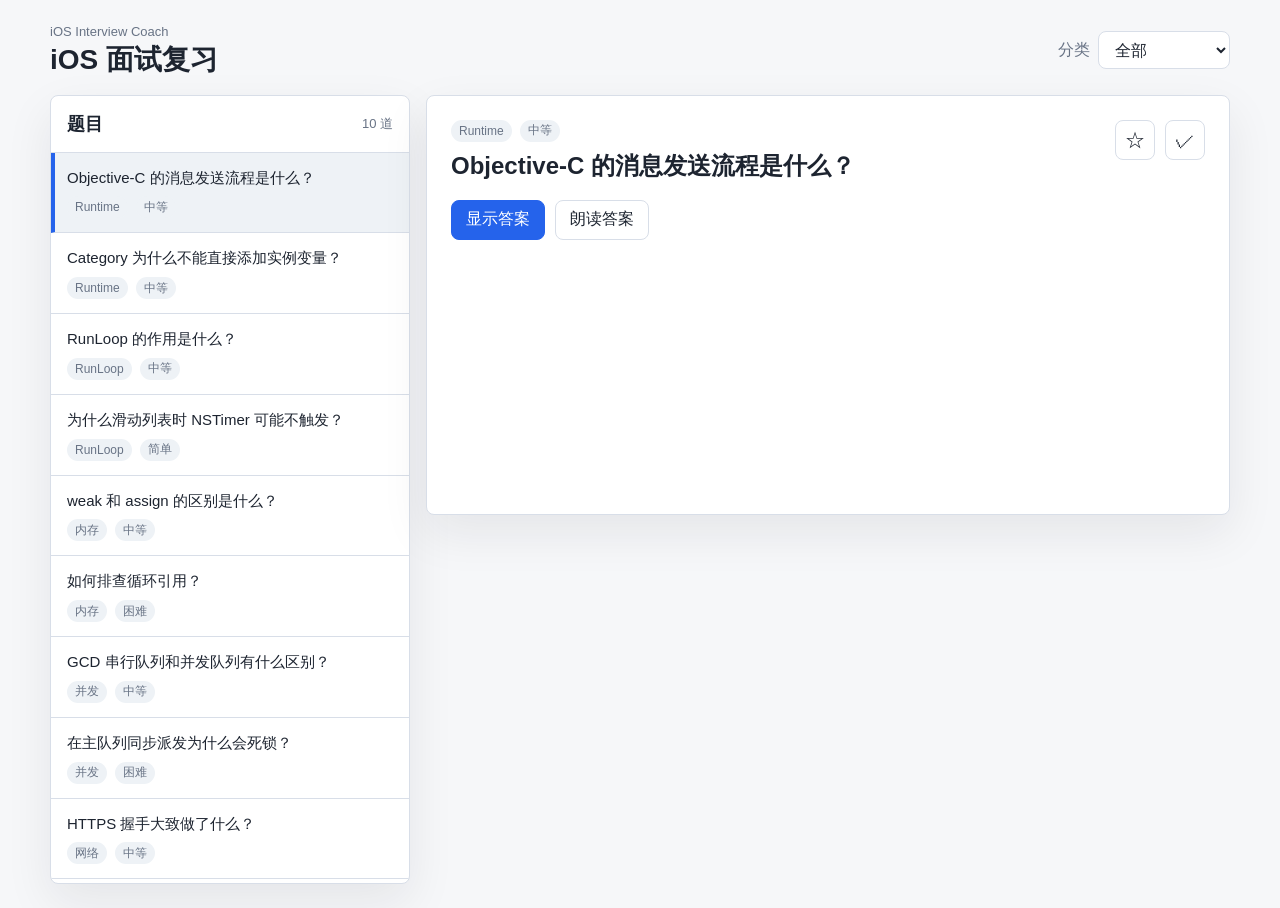
==== index.html @ 171cd058 "Initial iOS interview coach MVP" ====
<!doctype html>
<html lang="zh-CN">
<head>
  <meta charset="utf-8">
  <meta name="viewport" content="width=device-width, initial-scale=1">
  <title>iOS 面试复习</title>
  <link rel="stylesheet" href="styles.css">
</head>
<body>
  <main class="app-shell">
    <header class="top-bar">
      <div>
        <p class="eyebrow">iOS Interview Coach</p>
        <h1>iOS 面试复习</h1>
      </div>
      <label class="filter">
        <span>分类</span>
        <select id="categoryFilter" aria-label="按分类筛选题目">
          <option value="all">全部</option>
        </select>
      </label>
    </header>

    <section class="workspace" aria-live="polite">
      <aside class="question-pane" aria-label="题目列表">
        <div class="pane-head">
          <h2>题目</h2>
          <span id="questionCount">0</span>
        </div>
        <div id="questionList" class="question-list"></div>
      </aside>

      <article class="detail-pane" aria-label="题目详情">
        <div class="detail-head">
          <div>
            <div id="metaLine" class="meta-line"></div>
            <h2 id="questionTitle">请选择题目</h2>
          </div>
          <div class="status-actions">
            <button id="favoriteButton" type="button" class="icon-button" aria-pressed="false" title="收藏">☆</button>
            <button id="masteredButton" type="button" class="icon-button" aria-pressed="false" title="已掌握">✓</button>
          </div>
        </div>

        <div class="answer-actions">
          <button id="toggleAnswerButton" type="button">显示答案</button>
          <button id="speakButton" type="button">朗读答案</button>
        </div>

        <section id="answerBox" class="answer-box is-hidden">
          <h3>答案</h3>
          <p id="answerText"></p>
        </section>
      </article>
    </section>
  </main>

  <script src="app.js"></script>
</body>
</html>
---- styles.css ----
:root {
  color-scheme: light;
  --bg: #f6f7f9;
  --surface: #ffffff;
  --surface-soft: #eef2f6;
  --border: #d8dee8;
  --text: #1d2430;
  --muted: #687385;
  --accent: #2563eb;
  --accent-soft: #dbeafe;
  --success: #16803c;
  --warning: #b45309;
  --shadow: 0 18px 48px rgba(23, 31, 43, 0.08);
}

* {
  box-sizing: border-box;
}

body {
  margin: 0;
  min-height: 100vh;
  color: var(--text);
  background: var(--bg);
  font-family: -apple-system, BlinkMacSystemFont, "Segoe UI", sans-serif;
}

button,
select {
  font: inherit;
}

button {
  cursor: pointer;
}

.app-shell {
  width: min(1180px, calc(100% - 32px));
  margin: 0 auto;
  padding: 24px 0;
}

.top-bar {
  display: flex;
  align-items: center;
  justify-content: space-between;
  gap: 16px;
  margin-bottom: 18px;
}

.eyebrow {
  margin: 0 0 4px;
  color: var(--muted);
  font-size: 13px;
}

h1,
h2,
h3,
p {
  margin-top: 0;
}

h1 {
  margin-bottom: 0;
  font-size: 28px;
  line-height: 1.2;
}

.filter {
  display: flex;
  align-items: center;
  gap: 8px;
  color: var(--muted);
  white-space: nowrap;
}

.filter select {
  min-width: 132px;
  height: 38px;
  border: 1px solid var(--border);
  border-radius: 8px;
  padding: 0 12px;
  color: var(--text);
  background: var(--surface);
}

.workspace {
  display: grid;
  grid-template-columns: minmax(280px, 360px) minmax(0, 1fr);
  gap: 16px;
  align-items: start;
}

.question-pane,
.detail-pane {
  background: var(--surface);
  border: 1px solid var(--border);
  border-radius: 8px;
  box-shadow: var(--shadow);
}

.question-pane {
  overflow: hidden;
}

.pane-head {
  display: flex;
  align-items: center;
  justify-content: space-between;
  gap: 12px;
  padding: 16px;
  border-bottom: 1px solid var(--border);
}

.pane-head h2 {
  margin-bottom: 0;
  font-size: 18px;
}

.pane-head span {
  color: var(--muted);
  font-size: 13px;
}

.question-list {
  display: grid;
  max-height: calc(100vh - 170px);
  overflow: auto;
}

.question-item {
  display: grid;
  gap: 8px;
  width: 100%;
  padding: 14px 16px;
  border: 0;
  border-bottom: 1px solid var(--border);
  text-align: left;
  color: var(--text);
  background: transparent;
}

.question-item:hover,
.question-item.is-active {
  background: var(--surface-soft);
}

.question-item.is-active {
  border-left: 4px solid var(--accent);
  padding-left: 12px;
}

.question-title {
  font-size: 15px;
  line-height: 1.45;
}

.question-meta,
.meta-line {
  display: flex;
  flex-wrap: wrap;
  gap: 8px;
  color: var(--muted);
  font-size: 12px;
}

.tag {
  display: inline-flex;
  align-items: center;
  min-height: 22px;
  border-radius: 999px;
  padding: 2px 8px;
  color: var(--muted);
  background: var(--surface-soft);
}

.tag.favorite {
  color: var(--warning);
  background: #fff7ed;
}

.tag.mastered {
  color: var(--success);
  background: #dcfce7;
}

.detail-pane {
  min-height: 420px;
  padding: 24px;
}

.detail-head {
  display: flex;
  align-items: flex-start;
  justify-content: space-between;
  gap: 16px;
  margin-bottom: 18px;
}

#questionTitle {
  margin: 8px 0 0;
  font-size: 24px;
  line-height: 1.35;
}

.status-actions,
.answer-actions {
  display: flex;
  flex-wrap: wrap;
  gap: 10px;
}

.icon-button,
.answer-actions button {
  border: 1px solid var(--border);
  border-radius: 8px;
  color: var(--text);
  background: var(--surface);
}

.icon-button {
  width: 40px;
  height: 40px;
  font-size: 20px;
  line-height: 1;
}

.icon-button[aria-pressed="true"] {
  border-color: var(--accent);
  color: var(--accent);
  background: var(--accent-soft);
}

.answer-actions {
  margin-bottom: 20px;
}

.answer-actions button {
  min-height: 40px;
  padding: 0 14px;
}

.answer-actions button:first-child {
  border-color: var(--accent);
  color: #ffffff;
  background: var(--accent);
}

.answer-actions button:disabled,
.icon-button:disabled {
  cursor: not-allowed;
  opacity: 0.55;
}

.answer-box {
  border: 1px solid var(--border);
  border-radius: 8px;
  padding: 18px;
  background: #fbfcfe;
}

.answer-box.is-hidden {
  display: none;
}

.answer-box h3 {
  margin-bottom: 10px;
  font-size: 16px;
}

.answer-box p {
  margin-bottom: 0;
  color: #303948;
  line-height: 1.75;
  white-space: pre-line;
}

.empty-state {
  padding: 18px 16px;
  color: var(--muted);
  font-size: 14px;
}

@media (max-width: 760px) {
  .app-shell {
    width: min(100% - 24px, 680px);
    padding: 16px 0;
  }

  .top-bar {
    align-items: stretch;
    flex-direction: column;
  }

  h1 {
    font-size: 24px;
  }

  .filter {
    justify-content: space-between;
  }

  .filter select {
    flex: 1;
  }

  .workspace {
    grid-template-columns: 1fr;
  }

  .question-list {
    max-height: 320px;
  }

  .detail-pane {
    min-height: 360px;
    padding: 18px;
  }

  .detail-head {
    align-items: stretch;
    flex-direction: column;
  }

  #questionTitle {
    font-size: 21px;
  }
}
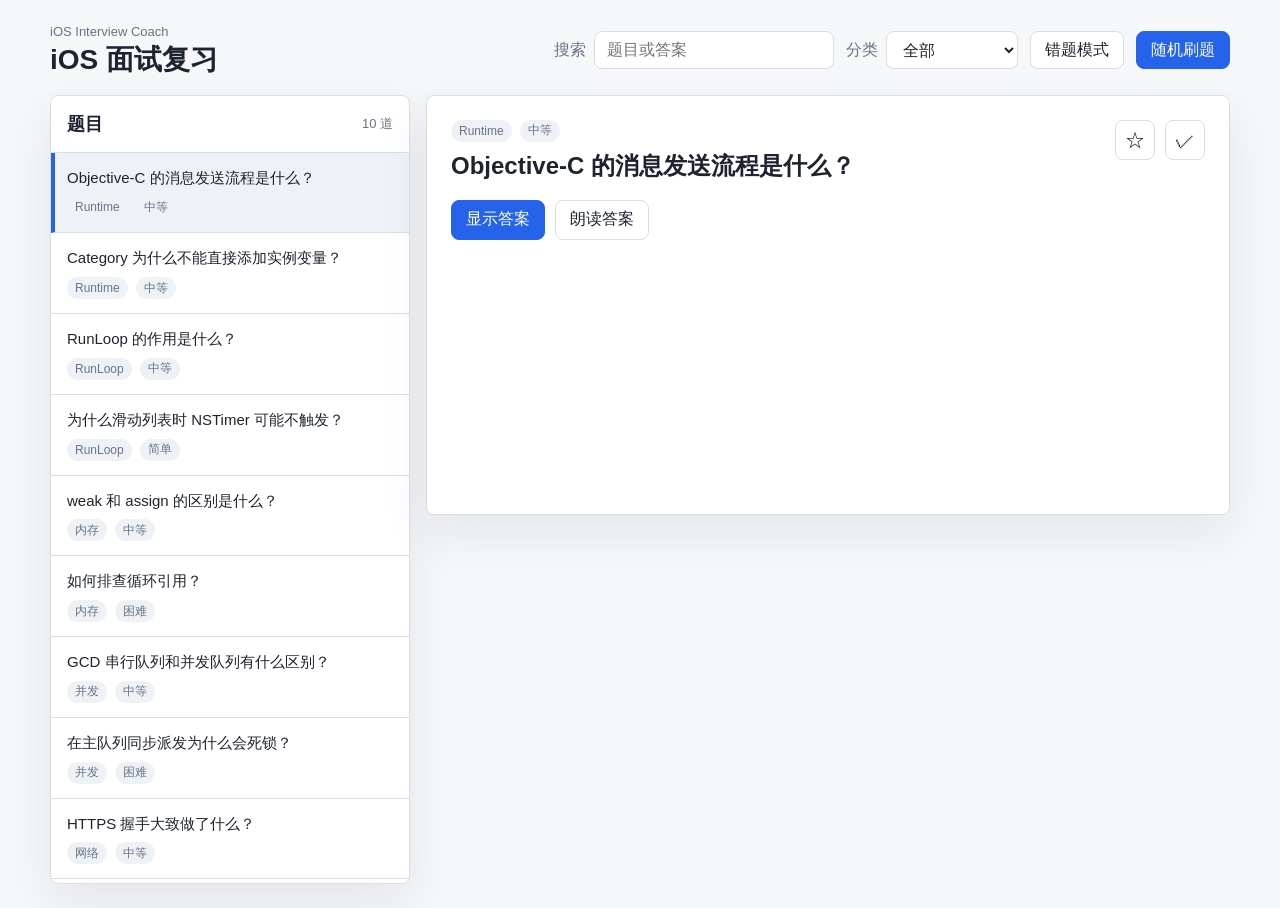
==== commit af8e8287: "22" ====
--- a/index.html
+++ b/index.html
@@ -13,12 +13,20 @@
         <p class="eyebrow">iOS Interview Coach</p>
         <h1>iOS 面试复习</h1>
       </div>
-      <label class="filter">
-        <span>分类</span>
-        <select id="categoryFilter" aria-label="按分类筛选题目">
-          <option value="all">全部</option>
-        </select>
-      </label>
+      <div class="top-controls">
+        <label class="filter search-filter">
+          <span>搜索</span>
+          <input id="searchInput" type="search" placeholder="题目或答案" autocomplete="off" aria-label="搜索题目">
+        </label>
+        <label class="filter">
+          <span>分类</span>
+          <select id="categoryFilter" aria-label="按分类筛选题目">
+            <option value="all">全部</option>
+          </select>
+        </label>
+        <button id="mistakeModeButton" type="button" class="mode-button" aria-pressed="false">错题模式</button>
+        <button id="randomButton" type="button" class="random-button">随机刷题</button>
+      </div>
     </header>
 
     <section class="workspace" aria-live="polite">
--- a/styles.css
+++ b/styles.css
@@ -26,6 +26,7 @@
 }
 
 button,
+input,
 select {
   font: inherit;
 }
@@ -46,6 +47,12 @@
   justify-content: space-between;
   gap: 16px;
   margin-bottom: 18px;
+}
+
+.top-controls {
+  display: flex;
+  align-items: center;
+  gap: 12px;
 }
 
 .eyebrow {
@@ -75,6 +82,7 @@
   white-space: nowrap;
 }
 
+.filter input,
 .filter select {
   min-width: 132px;
   height: 38px;
@@ -83,6 +91,37 @@
   padding: 0 12px;
   color: var(--text);
   background: var(--surface);
+}
+
+.search-filter input {
+  width: min(36vw, 240px);
+}
+
+.mode-button,
+.random-button {
+  min-height: 38px;
+  border-radius: 8px;
+  padding: 0 14px;
+  white-space: nowrap;
+}
+
+.mode-button {
+  border: 1px solid var(--border);
+  color: var(--text);
+  background: var(--surface);
+}
+
+.mode-button[aria-pressed="true"],
+.random-button {
+  border: 1px solid var(--accent);
+  color: #ffffff;
+  background: var(--accent);
+}
+
+.mode-button:disabled,
+.random-button:disabled {
+  cursor: not-allowed;
+  opacity: 0.55;
 }
 
 .workspace {
@@ -293,6 +332,11 @@
     flex-direction: column;
   }
 
+  .top-controls {
+    align-items: stretch;
+    flex-direction: column;
+  }
+
   h1 {
     font-size: 24px;
   }
@@ -301,8 +345,18 @@
     justify-content: space-between;
   }
 
+  .filter input,
   .filter select {
     flex: 1;
+  }
+
+  .search-filter input {
+    width: auto;
+  }
+
+  .mode-button,
+  .random-button {
+    width: 100%;
   }
 
   .workspace {
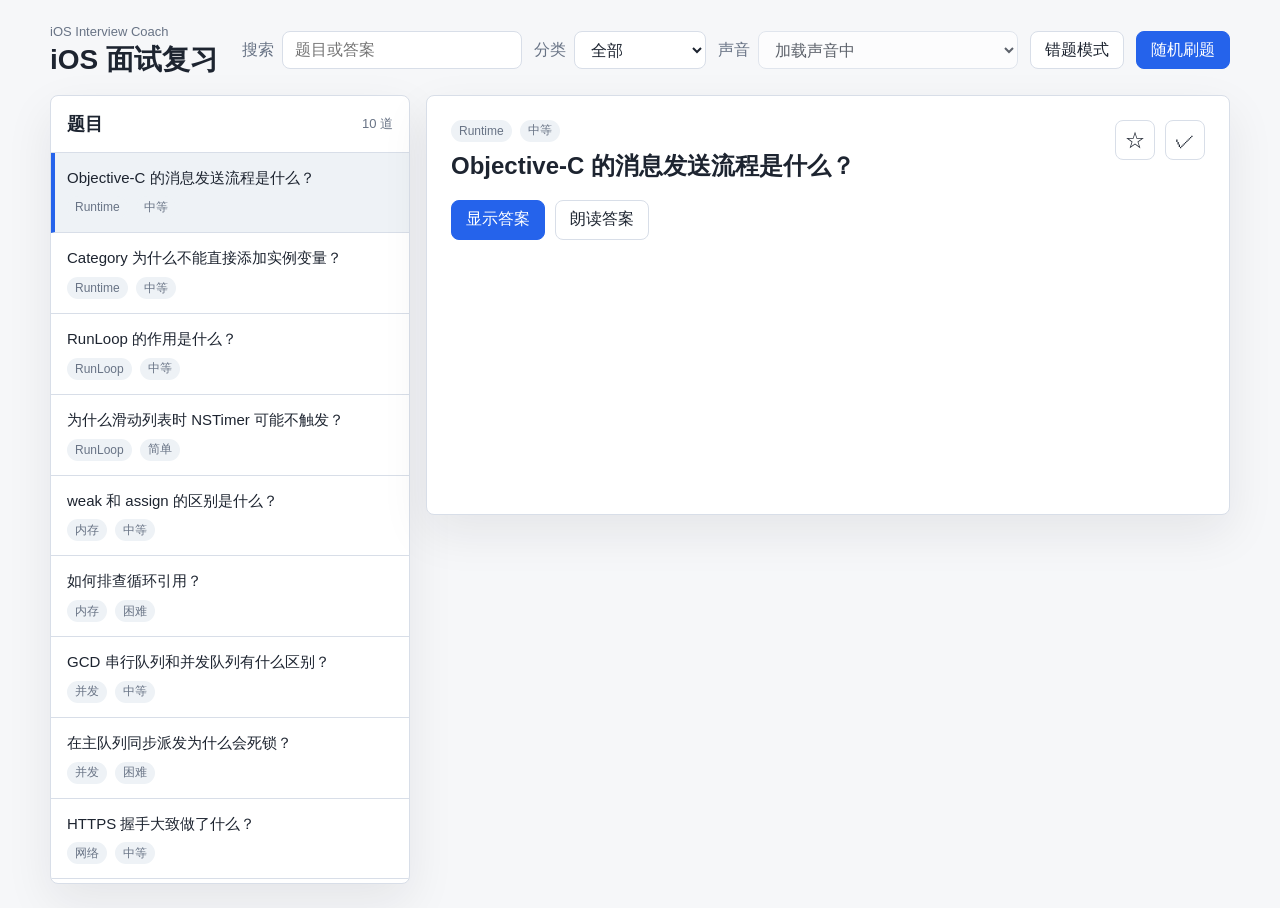
==== commit 498b6c77: "44" ====
--- a/index.html
+++ b/index.html
@@ -22,6 +22,12 @@
           <span>分类</span>
           <select id="categoryFilter" aria-label="按分类筛选题目">
             <option value="all">全部</option>
+          </select>
+        </label>
+        <label class="filter voice-filter">
+          <span>声音</span>
+          <select id="voiceSelect" aria-label="选择朗读声音">
+            <option value="">自动推荐</option>
           </select>
         </label>
         <button id="mistakeModeButton" type="button" class="mode-button" aria-pressed="false">错题模式</button>
--- a/styles.css
+++ b/styles.css
@@ -52,6 +52,8 @@
 .top-controls {
   display: flex;
   align-items: center;
+  flex-wrap: wrap;
+  justify-content: flex-end;
   gap: 12px;
 }
 
@@ -95,6 +97,10 @@
 
 .search-filter input {
   width: min(36vw, 240px);
+}
+
+.voice-filter select {
+  width: min(36vw, 260px);
 }
 
 .mode-button,
@@ -335,6 +341,8 @@
   .top-controls {
     align-items: stretch;
     flex-direction: column;
+    width: 100%;
+    min-width: 0;
   }
 
   h1 {
@@ -343,14 +351,23 @@
 
   .filter {
     justify-content: space-between;
+    min-width: 0;
+    width: 100%;
+    max-width: 100%;
   }
 
   .filter input,
   .filter select {
     flex: 1;
+    min-width: 0;
+    width: 0;
   }
 
   .search-filter input {
+    width: auto;
+  }
+
+  .voice-filter select {
     width: auto;
   }
 
